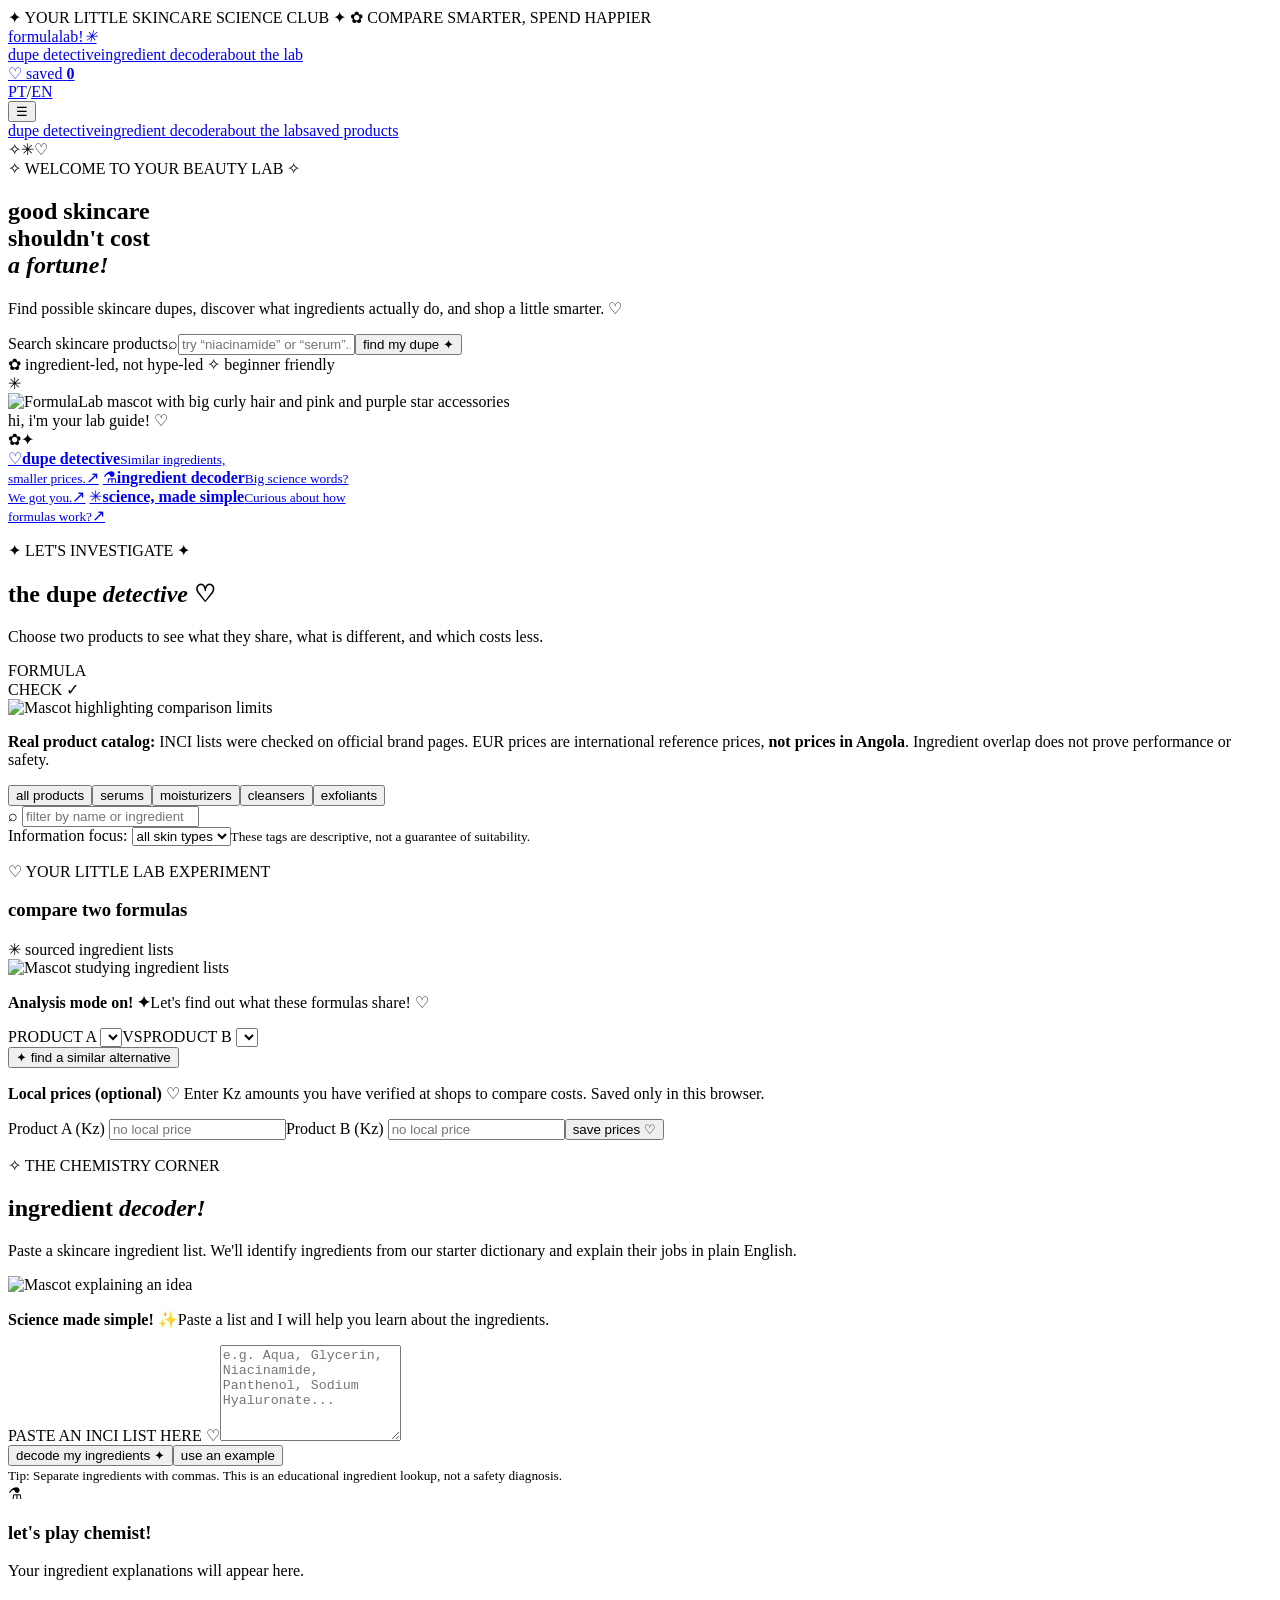
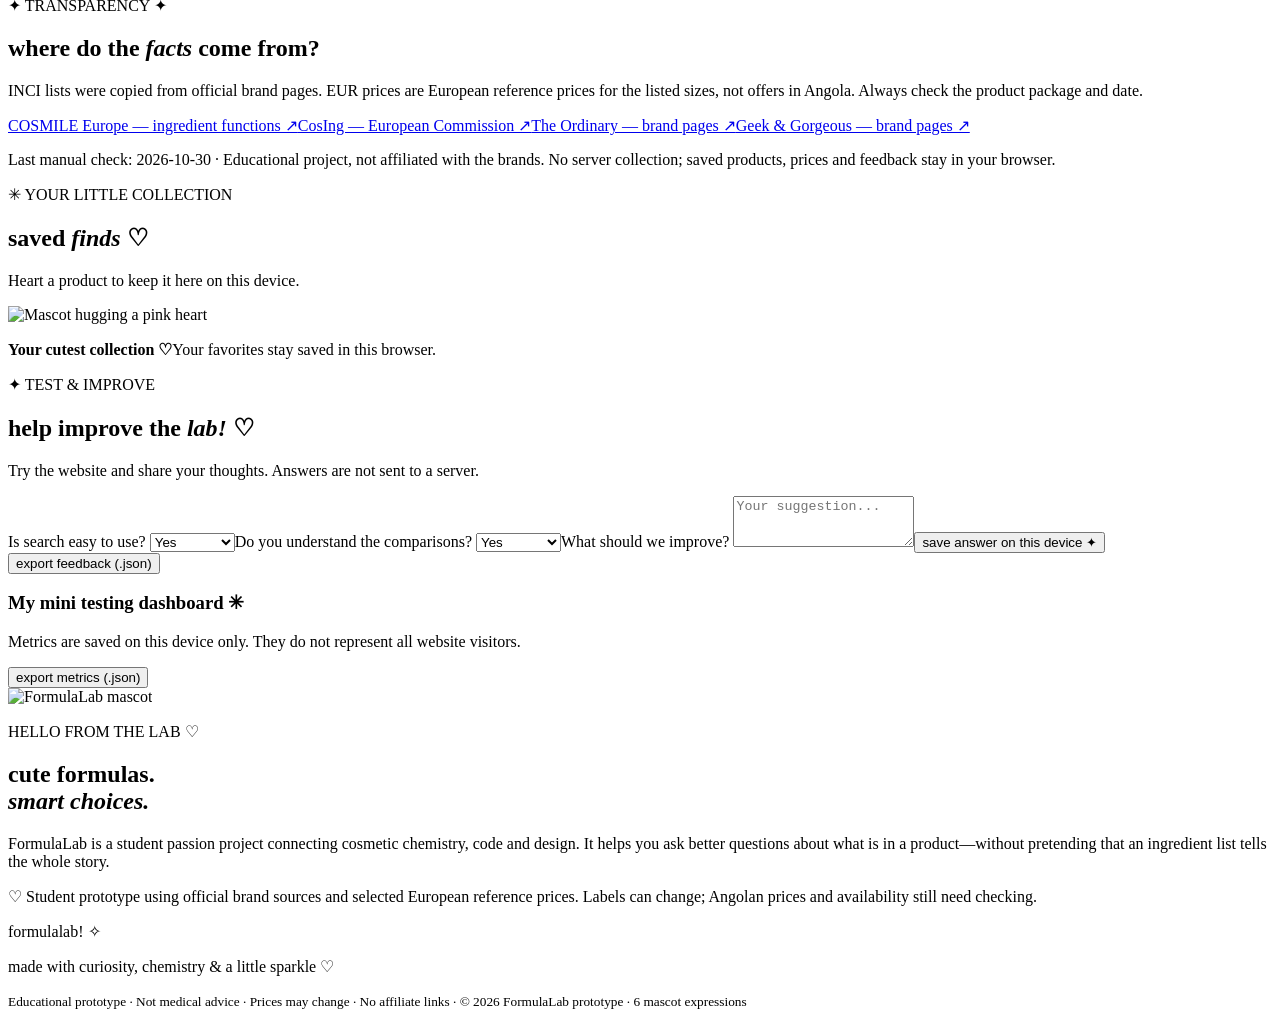
==== index-en.html @ 421acc4e "feat: add index-en.html" ====
<!doctype html>
<html lang="en">
<head>
<meta charset="utf-8"><meta name="viewport" content="width=device-width, initial-scale=1">
<meta name="theme-color" content="#a87be1"><meta name="description" content="FormulaLab — a playful skincare ingredient comparison prototype.">
<title>FormulaLab ♡ — cute formulas, smart choices</title>
<link rel="stylesheet" href="styles.css">
</head>
<body>
<div class="page-shell">
  <div class="announcement">✦ YOUR LITTLE SKINCARE SCIENCE CLUB ✦ <span>✿</span> COMPARE SMARTER, SPEND HAPPIER</div>
  <header class="site-header">
    <a href="#home" class="brand" aria-label="FormulaLab home">formula<span>lab!</span><i>✳</i></a>
    <nav aria-label="Main navigation"><a href="#compare">dupe detective</a><a href="#decoder">ingredient decoder</a><a href="#about">about the lab</a></nav>
    <a href="#favorites" class="nav-favs">♡ <span>saved</span> <b id="favorite-count">0</b></a>
    <div class="language-switch" role="group" aria-label="Idioma / Language"><a class="" href="index.html" lang="pt" hreflang="pt-AO" aria-label="Português" >PT</a><span aria-hidden="true">/</span><a class="active" href="index-en.html" lang="en" hreflang="en" aria-label="English" aria-current="page">EN</a></div>
    <button class="mobile-menu" id="mobile-menu" aria-expanded="false" aria-controls="mobile-links" aria-label="Open menu">☰</button>
  </header>
  <div class="mobile-links" id="mobile-links"><a href="#compare">dupe detective</a><a href="#decoder">ingredient decoder</a><a href="#about">about the lab</a><a href="#favorites">saved products</a></div>

  <main id="home">
    <section class="hero decorated" aria-labelledby="hero-title">
      <span class="hero-spark a">✧</span><span class="hero-spark b">✳</span><span class="hero-spark c">♡</span>
      <div class="hero-copy"><div class="small-tag">✧ WELCOME TO YOUR BEAUTY LAB ✧</div>
        <h1 id="hero-title">good skincare<br>shouldn't cost<br><em>a fortune!</em></h1>
        <p>Find possible skincare dupes, discover what ingredients actually do, and shop a little smarter. <span>♡</span></p>
        <form id="hero-search" class="hero-search"><label class="sr-only" for="search-input">Search skincare products</label><span aria-hidden="true">⌕</span><input id="search-input" placeholder="try “niacinamide” or “serum”..." autocomplete="off"><button type="submit">find my dupe ✦</button></form>
        <div class="hero-footnote">✿ ingredient-led, not hype-led <span>✧</span> beginner friendly</div>
      </div>
      <div class="hero-art"><div class="orbit-sticker s1">✳</div><div class="avatar-halo"><img width="512" height="512" src="assets/avatars/welcome.png" alt="FormulaLab mascot with big curly hair and pink and purple star accessories"></div><div class="avatar-label">hi, i'm your lab guide! ♡</div><span class="art-mini left">✿</span><span class="art-mini right">✦</span></div>
    </section>

    <section class="feature-strip" aria-label="What FormulaLab does">
      <a class="feature pink" href="#compare"><span class="feature-icon">♡</span><strong>dupe detective</strong><small>Similar ingredients,<br>smaller prices.</small><span class="feature-arrow">↗</span></a>
      <a class="feature lime" href="#decoder"><span class="feature-icon">⚗</span><strong>ingredient decoder</strong><small>Big science words?<br>We got you.</small><span class="feature-arrow">↗</span></a>
      <a class="feature peach" href="#about"><span class="feature-icon">✳</span><strong>science, made simple</strong><small>Curious about how<br>formulas work?</small><span class="feature-arrow">↗</span></a>
    </section>

    <section id="compare" class="main-section">
      <div class="section-heading"><div><p class="eyebrow">✦ LET'S INVESTIGATE ✦</p><h2>the dupe <i>detective</i> <span>♡</span></h2><p>Choose two products to see what they share, what is different, and which costs less.</p></div><div class="stamp">FORMULA<br>CHECK ✓</div></div>
      <div class="notice notice-mascot"><img src="assets/avatars/warning.png" width="512" height="512" loading="lazy" alt="Mascot highlighting comparison limits"><p><strong>Real product catalog:</strong> INCI lists were checked on official brand pages. EUR prices are international reference prices, <strong>not prices in Angola</strong>. Ingredient overlap does not prove performance or safety.</p></div>
      <div class="filters"><div class="filter-buttons" role="group" aria-label="Filter products"><button class="filter active" data-filter="all">all products</button><button class="filter" data-filter="serum">serums</button><button class="filter" data-filter="moisturizer">moisturizers</button><button class="filter" data-filter="cleanser">cleansers</button><button class="filter" data-filter="exfoliant">exfoliants</button></div><label class="mini-search">⌕ <input id="catalog-search" placeholder="filter by name or ingredient" list="product-suggestions" aria-label="Filter product catalog"></label></div>
      <div class="catalog-extras"><label class="skin-filter-label" for="skin-filter">Information focus: <select id="skin-filter"><option value="all">all skin types</option><option value="oleosa">oily</option><option value="mista">combination</option><option value="seca">dry</option><option value="sensivel">sensitive</option></select></label><small>These tags are descriptive, not a guarantee of suitability.</small><span id="catalog-count"></span></div><datalist id="product-suggestions"></datalist><div id="catalog" class="product-grid" aria-live="polite"></div>
      <div class="compare-panel">
        <div class="panel-title"><div><p class="eyebrow">♡ YOUR LITTLE LAB EXPERIMENT</p><h3>compare two formulas</h3></div><span class="pill lavender">✳ sourced ingredient lists</span></div>
        <div class="mascot-hint mascot-hint-thinking"><img src="assets/avatars/thinking.png" width="512" height="512" loading="lazy" alt="Mascot studying ingredient lists"><p><strong>Analysis mode on! ✦</strong><span>Let's find out what these formulas share! ♡</span></p></div><div class="selectors"><label>PRODUCT A <select id="product-a"></select></label><span class="vs">VS</span><label>PRODUCT B <select id="product-b"></select></label></div>
        <div class="compare-actions"><button id="best-match" class="primary-btn" type="button">✦ find a similar alternative</button><span id="match-status" role="status"></span></div><div class="local-prices"><p><strong>Local prices (optional)</strong> ♡ Enter Kz amounts you have verified at shops to compare costs. Saved only in this browser.</p><div class="price-inputs"><label>Product A (Kz) <input type="number" id="price-a" min="0.01" step="0.01" inputmode="decimal" placeholder="no local price"></label><label>Product B (Kz) <input type="number" id="price-b" min="0.01" step="0.01" inputmode="decimal" placeholder="no local price"></label><button id="save-prices" type="button" class="plain-btn">save prices ♡</button></div><small id="price-status" role="status"></small></div><div id="comparison-output" aria-live="polite"></div>
      </div>
    </section>

    <section id="decoder" class="decoder-section main-section"><div class="decoder-head"><p class="eyebrow">✧ THE CHEMISTRY CORNER</p><h2>ingredient <i>decoder!</i></h2><p>Paste a skincare ingredient list. We'll identify ingredients from our starter dictionary and explain their jobs in plain English.</p></div>
      <div class="mascot-hint mascot-hint-explain"><img src="assets/avatars/explaining.png" width="512" height="512" loading="lazy" alt="Mascot explaining an idea"><p><strong>Science made simple! ✨</strong><span>Paste a list and I will help you learn about the ingredients.</span></p></div><div class="decoder-grid"><div><label for="inci-input" class="field-label">PASTE AN INCI LIST HERE ♡</label><textarea id="inci-input" rows="6" placeholder="e.g. Aqua, Glycerin, Niacinamide, Panthenol, Sodium Hyaluronate..."></textarea><div class="decoder-actions"><button id="decode-btn" class="primary-btn">decode my ingredients ✦</button><button id="sample-btn" class="plain-btn">use an example</button></div><small>Tip: Separate ingredients with commas. This is an educational ingredient lookup, not a safety diagnosis.</small></div><div id="decode-output" class="decode-output"><div class="empty-decoder"><span>⚗</span><h3>let's play chemist!</h3><p>Your ingredient explanations will appear here.</p></div></div></div>
    </section>

    <section id="sources" class="main-section source-section"><div class="section-heading"><div><p class="eyebrow">✦ TRANSPARENCY ✦</p><h2>where do the <i>facts</i> come from?</h2><p>INCI lists were copied from official brand pages. EUR prices are European reference prices for the listed sizes, not offers in Angola. Always check the product package and date.</p></div></div><div class="source-links"><a href="https://cosmileeurope.eu/" target="_blank" rel="noopener noreferrer">COSMILE Europe — ingredient functions ↗</a><a href="https://single-market-economy.ec.europa.eu/sectors/cosmetics/cosmetic-ingredient-database_en" target="_blank" rel="noopener noreferrer">CosIng — European Commission ↗</a><a href="https://theordinary.com/en-gb" target="_blank" rel="noopener noreferrer">The Ordinary — brand pages ↗</a><a href="https://geekandgorgeous.com/" target="_blank" rel="noopener noreferrer">Geek & Gorgeous — brand pages ↗</a></div><p class="data-note">Last manual check: 2026-10-30 · Educational project, not affiliated with the brands. No server collection; saved products, prices and feedback stay in your browser.</p></section><section id="favorites" class="main-section favorites-section"><div class="section-heading"><div><p class="eyebrow">✳ YOUR LITTLE COLLECTION</p><h2>saved <i>finds</i> ♡</h2><p>Heart a product to keep it here on this device.</p></div></div><div class="mascot-hint mascot-hint-love"><img src="assets/avatars/love.png" width="512" height="512" loading="lazy" alt="Mascot hugging a pink heart"><p><strong>Your cutest collection ♡</strong><span>Your favorites stay saved in this browser.</span></p></div><div id="favorites-content" class="favorite-list"></div></section>
    <section id="feedback" class="main-section feedback-section"><div class="section-heading"><div><p class="eyebrow">✦ TEST & IMPROVE</p><h2>help improve the <i>lab!</i> ♡</h2><p>Try the website and share your thoughts. Answers are not sent to a server.</p></div></div><form id="feedback-form" class="feedback-form"><label>Is search easy to use? <select name="search"><option value="yes">Yes</option><option value="somewhat">Somewhat</option><option value="no">No</option></select></label><label>Do you understand the comparisons? <select name="compare"><option value="yes">Yes</option><option value="somewhat">Somewhat</option><option value="no">No</option></select></label><label>What should we improve? <textarea name="comment" rows="3" maxlength="1000" placeholder="Your suggestion..."></textarea></label><button type="submit" class="primary-btn">save answer on this device ✦</button><div id="feedback-status" role="status"></div><button id="export-feedback" class="plain-btn" type="button">export feedback (.json)</button></form><div class="private-metrics"><h3>My mini testing dashboard ✳</h3><p>Metrics are saved on this device only. They do not represent all website visitors.</p><div id="metrics-content" aria-live="polite"></div><button id="export-metrics" type="button" class="plain-btn">export metrics (.json)</button></div></section><section id="about" class="about-section"><div class="about-avatar"><img loading="lazy" width="512" height="512" src="assets/avatars/welcome.png" alt="FormulaLab mascot"></div><div><p class="eyebrow">HELLO FROM THE LAB ♡</p><h2>cute formulas.<br><i>smart choices.</i></h2><p>FormulaLab is a student passion project connecting cosmetic chemistry, code and design. It helps you ask better questions about what is in a product—without pretending that an ingredient list tells the whole story.</p><p class="about-note">♡ Student prototype using official brand sources and selected European reference prices. Labels can change; Angolan prices and availability still need checking.</p></div></section>
  </main>
  <footer><div class="footer-brand">formula<span>lab!</span> ✧</div><p>made with curiosity, chemistry & a little sparkle ♡</p><small>Educational prototype · Not medical advice · Prices may change · No affiliate links · © 2026 FormulaLab prototype · 6 mascot expressions</small></footer>
</div>
<script src="data.js"></script><script src="app.js"></script>
<script>
  document.querySelectorAll('.language-switch a').forEach(link => link.addEventListener('click', () => {
    const hash = window.location.hash;
    if (hash) link.href = link.getAttribute('href').split('#')[0] + hash;
  }));
</script>
</body></html>
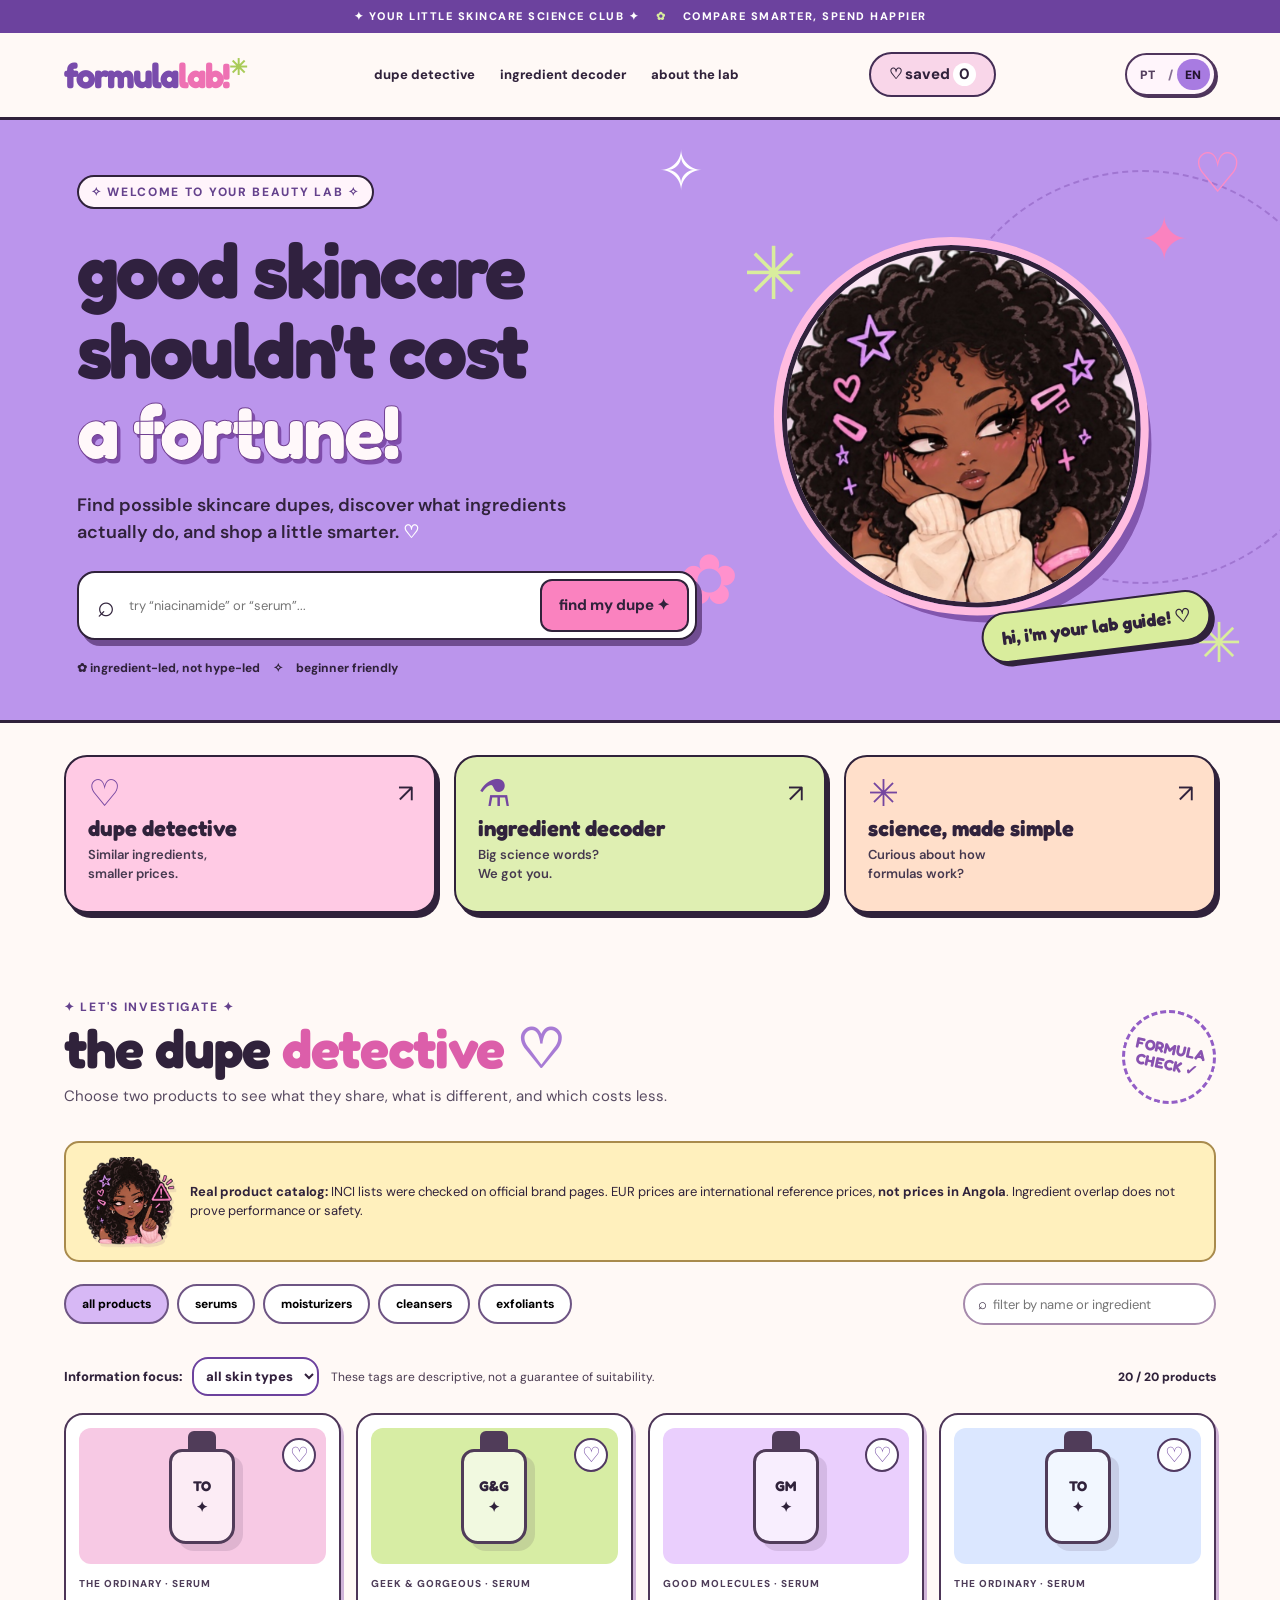
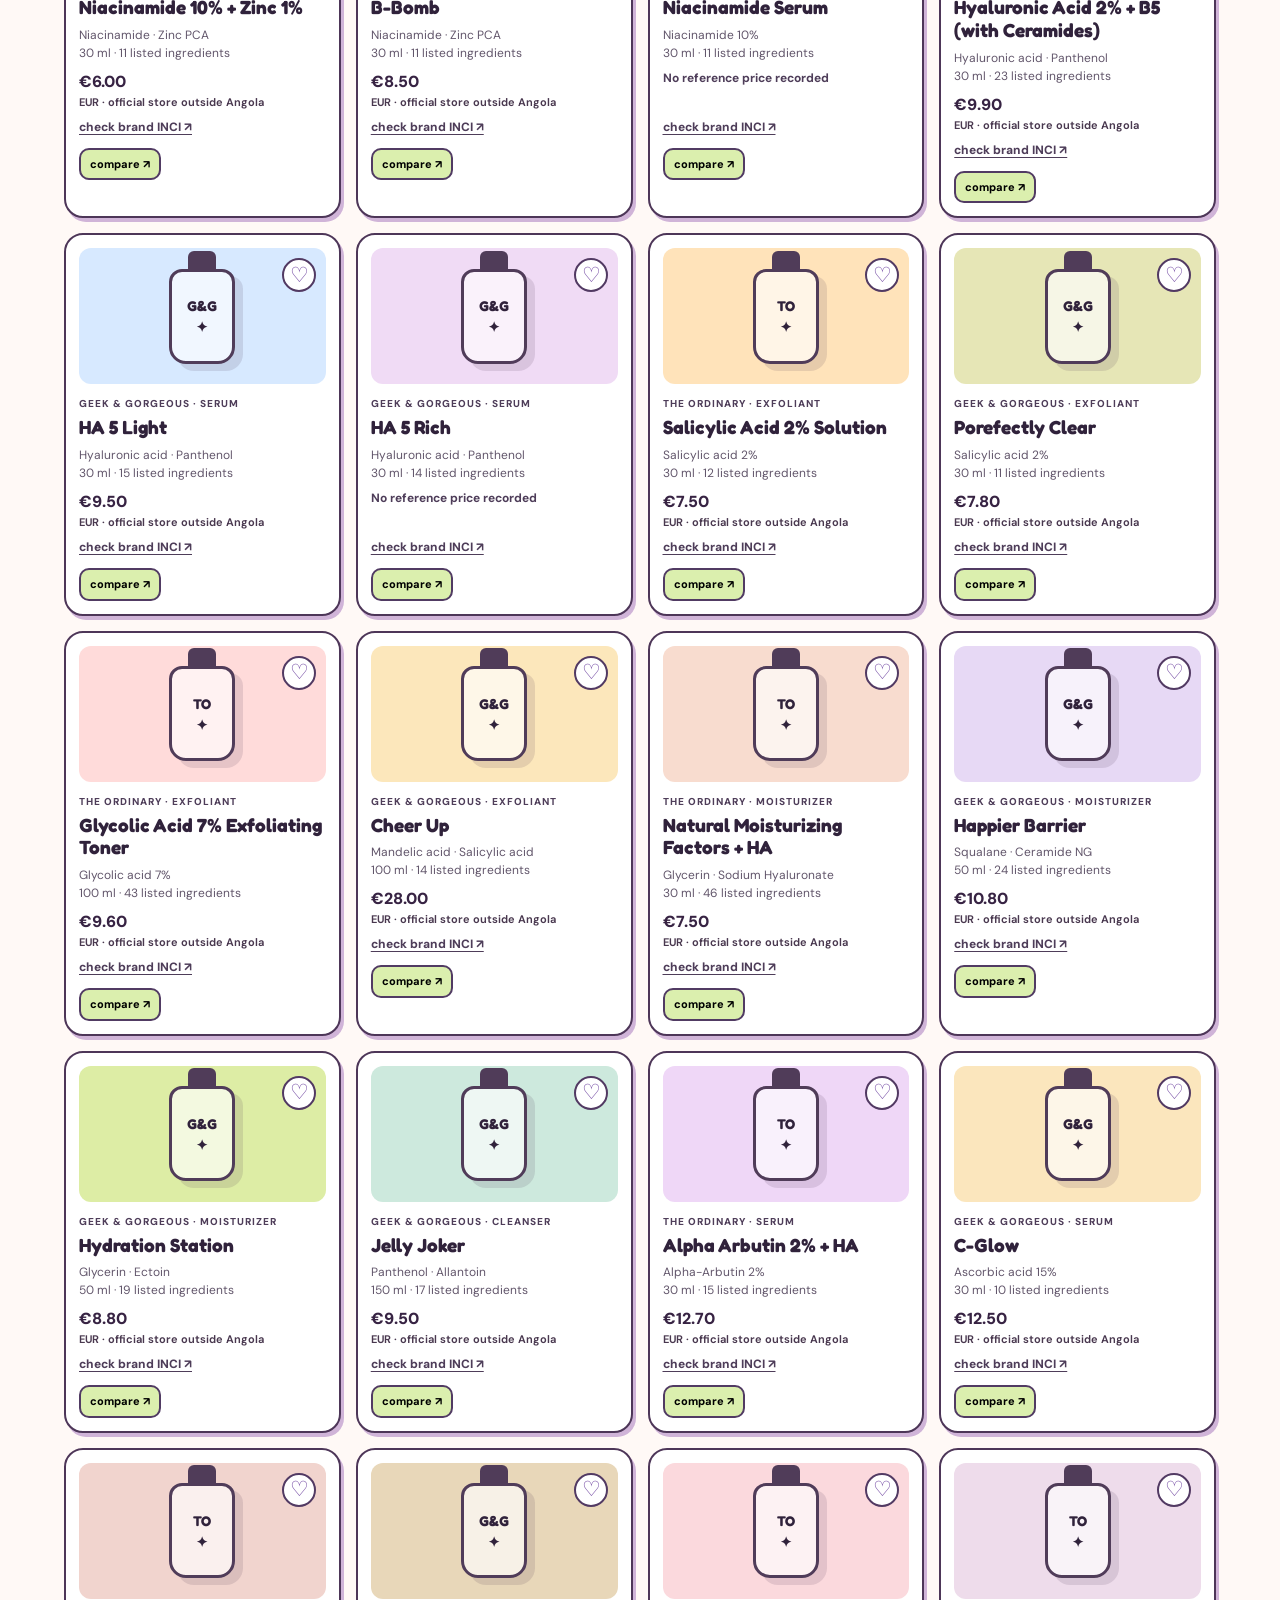
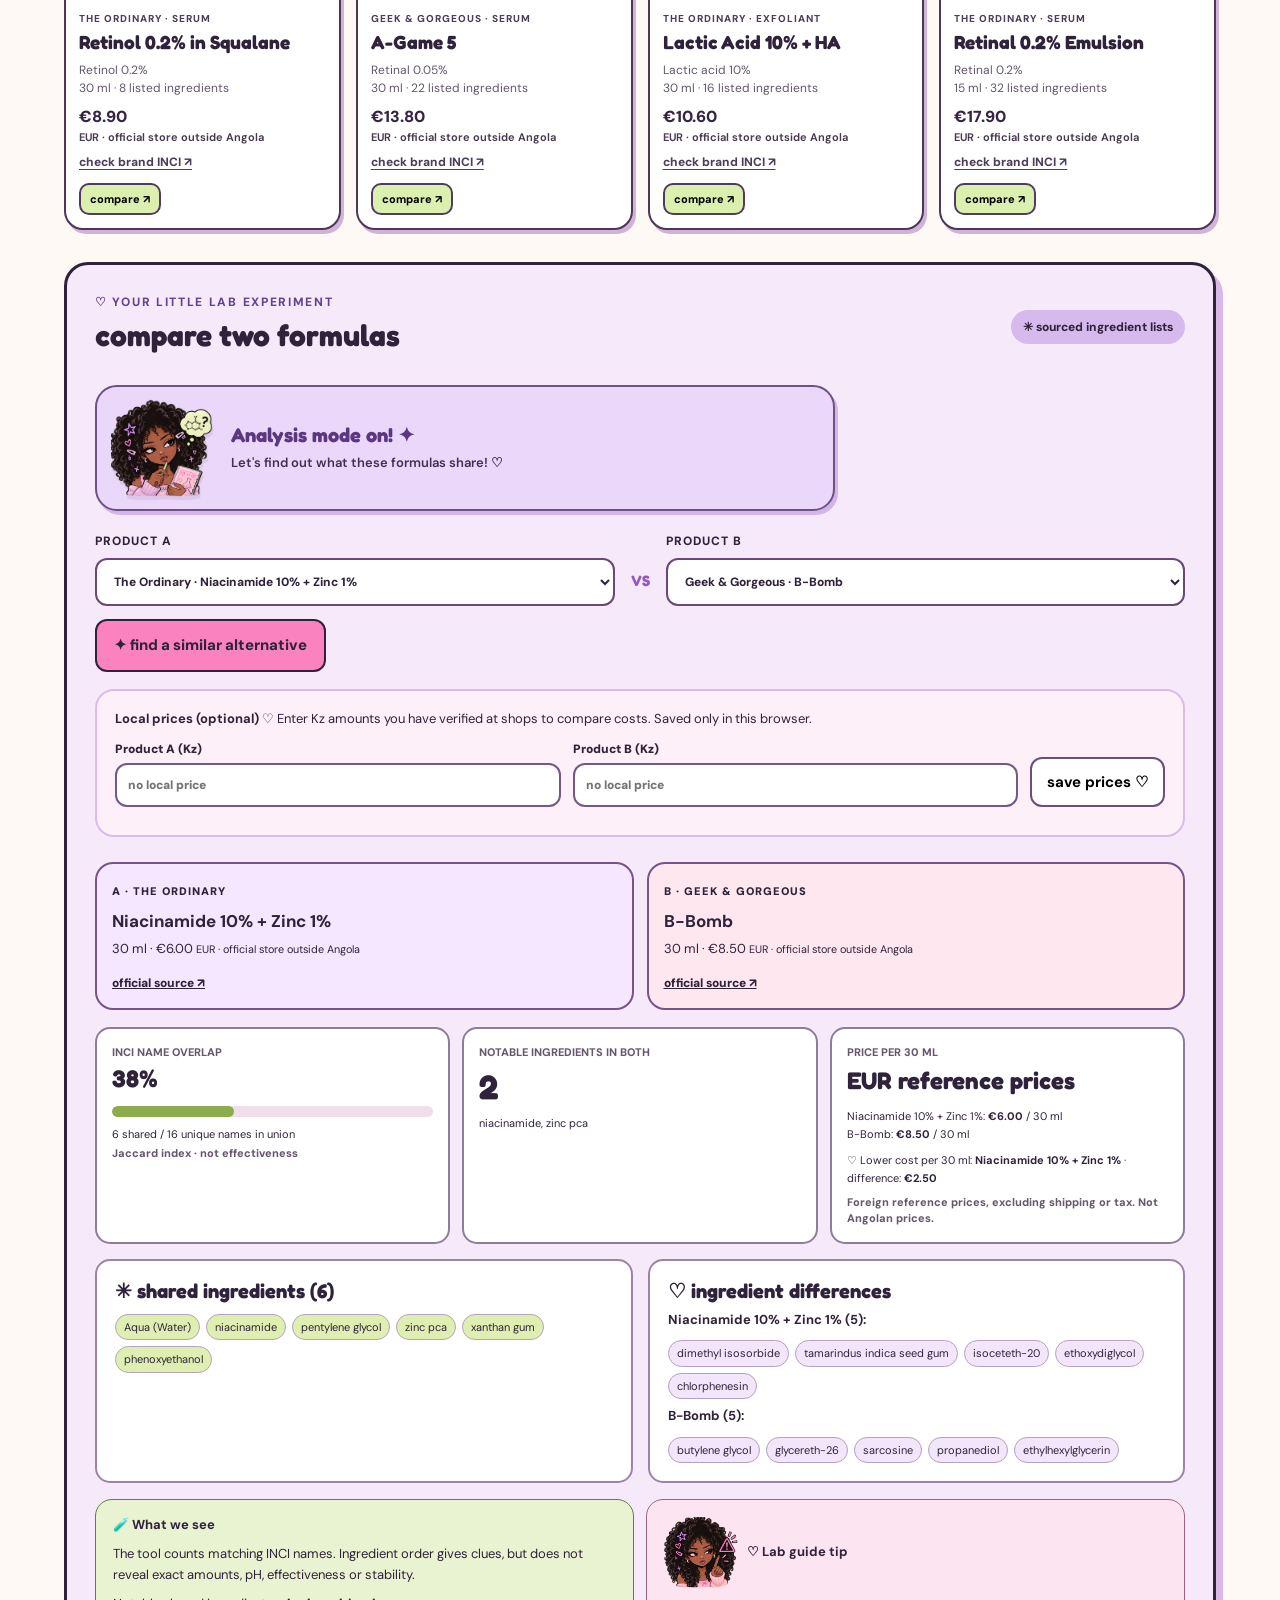
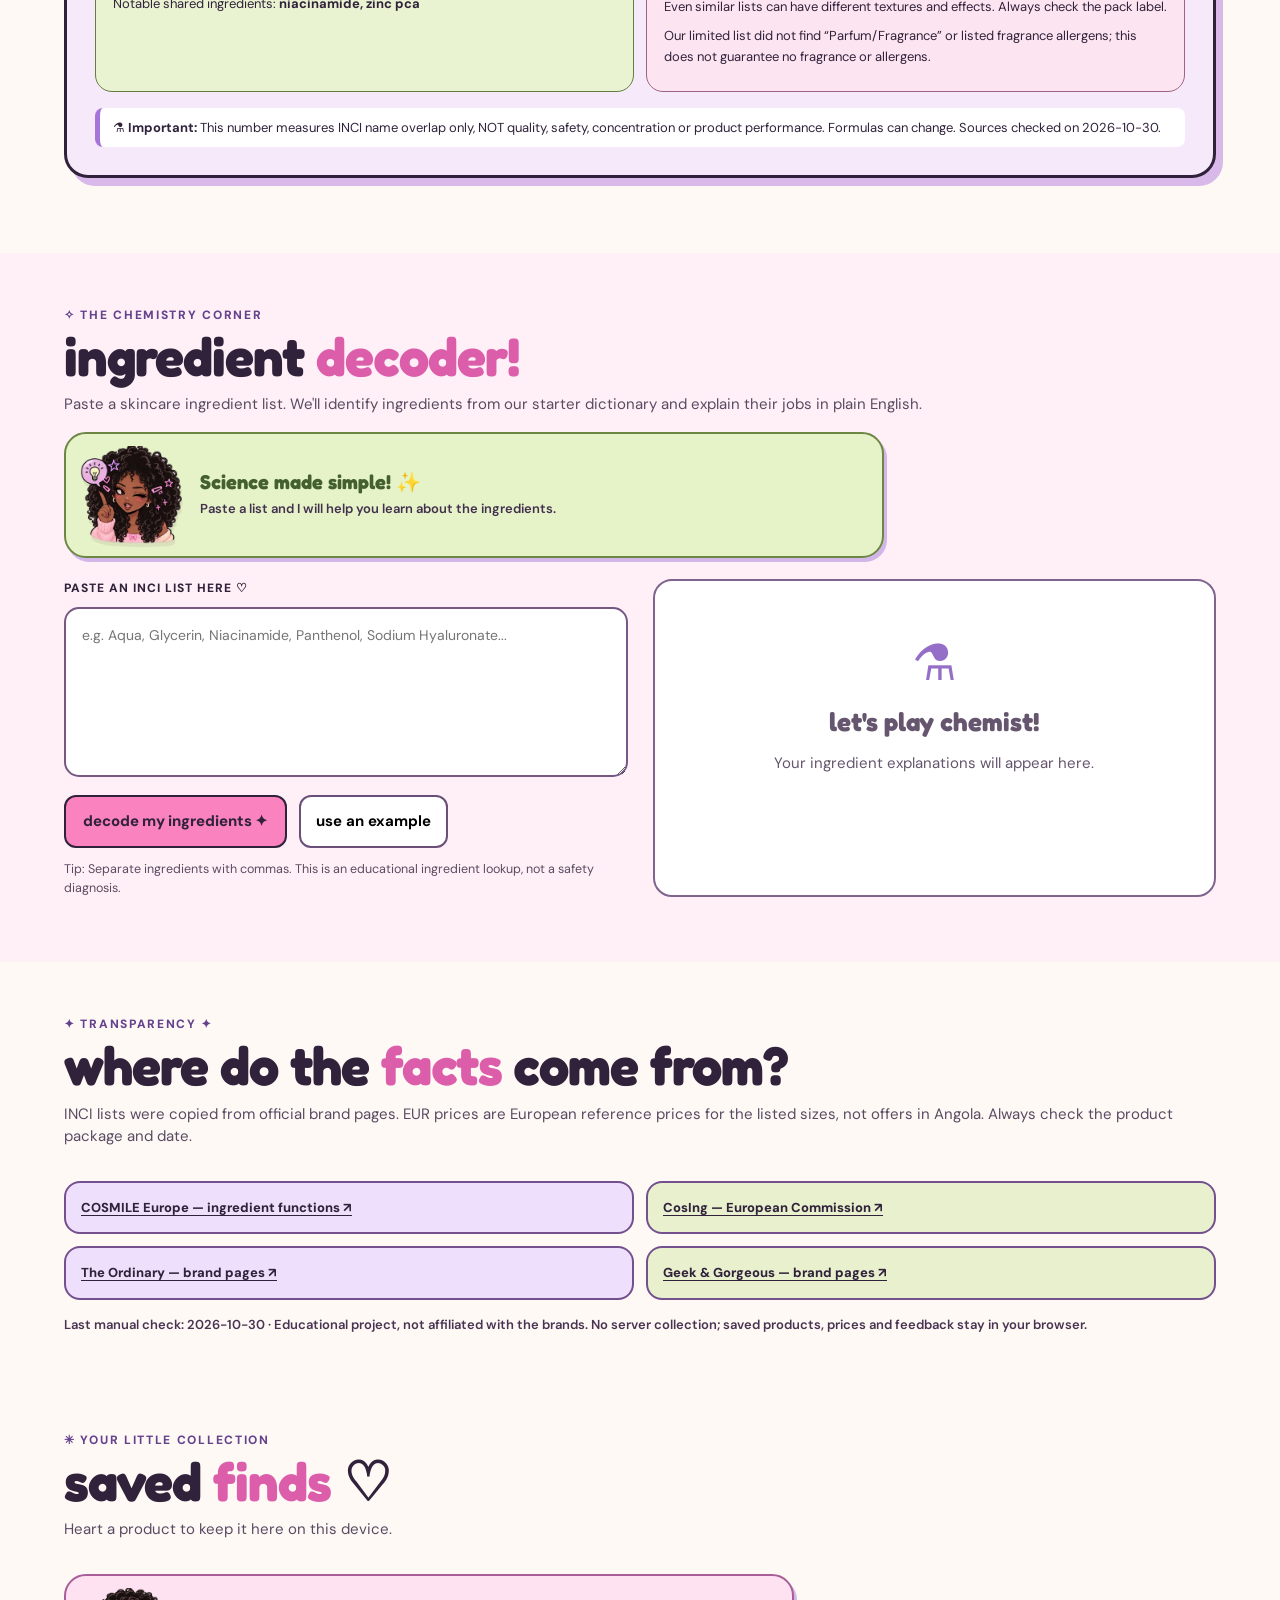
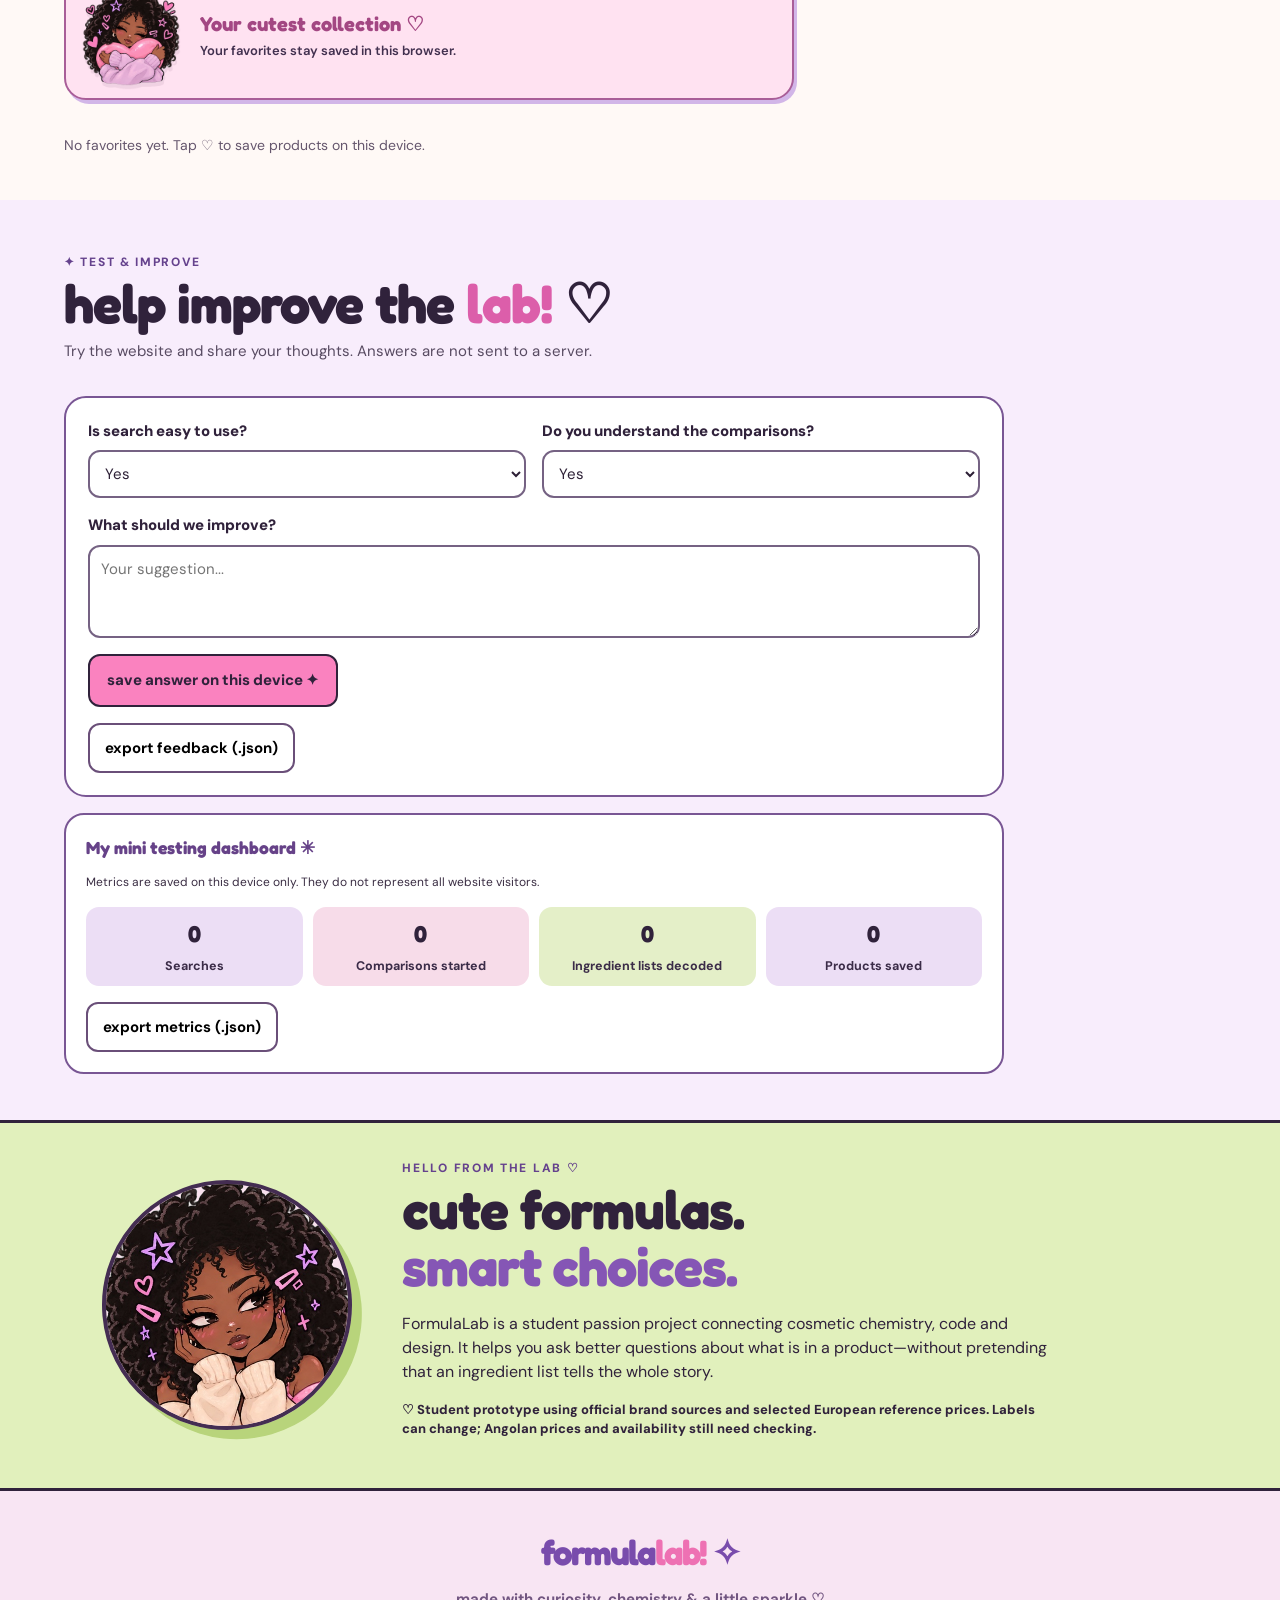
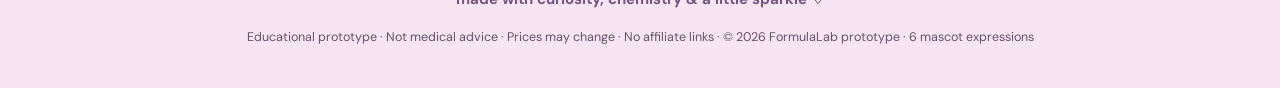
==== commit 7661bc4c: "feat: restore original FormulaLab website and six mascot illustrations" ====
--- a/index-en.html
+++ b/index-en.html
@@ -64,4 +64,4 @@
     if (hash) link.href = link.getAttribute('href').split('#')[0] + hash;
   }));
 </script>
-</body></html>+</body></html>
--- a/styles.css
+++ b/styles.css
@@ -0,0 +1,110 @@
+@import url('https://fonts.googleapis.com/css2?family=DM+Sans:wght@400;500;600;700;800&family=Fredoka:wght@400;500;600;700&display=swap');
+:root{--ink:#30223b;--purple:#a77cdd;--deep:#6c429e;--pink:#fa82bf;--lightpink:#ffd4e9;--lime:#d9ed9d;--cream:#fff9f6;--peach:#ffe2cb;--border:#382646;--muted:#594d64}*{box-sizing:border-box}html{scroll-behavior:smooth}body{margin:0;background:#f6e8f5;color:var(--ink);font-family:'DM Sans',Arial,sans-serif;font-size:15px;line-height:1.5}button,input,textarea,select{font:inherit}button{cursor:pointer}a{color:inherit;text-decoration:none}button:focus-visible,a:focus-visible,input:focus-visible,select:focus-visible,textarea:focus-visible{outline:3px solid #6139a4;outline-offset:3px}.page-shell{max-width:1300px;margin:auto;background:var(--cream);min-height:100vh;overflow:hidden}.announcement{background:var(--deep);color:#fff;text-align:center;padding:8px 14px;font-size:11px;font-weight:800;letter-spacing:1.5px}.announcement span{color:var(--lime);padding:0 12px}.site-header{height:84px;display:flex;justify-content:space-between;align-items:center;padding:0 5%;background:#fff9f6;gap:22px}.brand,.footer-brand{font:700 35px 'Fredoka',sans-serif;color:#794cac;letter-spacing:-2px;white-space:nowrap}.brand span,.footer-brand span{color:#ee71b3}.brand i{font-size:22px;font-style:normal;color:#a9cb58;vertical-align:top}.site-header nav{display:flex;gap:25px;font-size:13px;font-weight:800}.site-header nav a:hover,.mobile-links a:hover{color:var(--deep)}.nav-favs{border:2px solid #442e55;border-radius:30px;padding:9px 18px;font-weight:800;background:#f9d6e9;white-space:nowrap}.nav-favs b{display:inline-grid;place-items:center;background:#fff;width:23px;height:23px;border-radius:50%}.mobile-menu,.mobile-links{display:none}.hero{min-height:525px;background:#bb95ec;display:grid;grid-template-columns:57% 43%;position:relative;padding:55px 6% 43px;overflow:hidden;border-top:3px solid var(--ink);border-bottom:3px solid var(--ink)}.hero:before{content:"";position:absolute;border:2px dashed #8a5cbc;border-radius:50%;width:410px;height:410px;right:-70px;top:50px;opacity:.55}.hero-copy{position:relative;z-index:2}.small-tag,.eyebrow{font-weight:800;font-size:12px;letter-spacing:1.7px;color:#65428d}.small-tag{display:inline-block;background:#fff4fb;border:2px solid var(--ink);border-radius:24px;padding:6px 12px}.hero h1{font-family:'Fredoka',sans-serif;font-size:clamp(47px,6vw,81px);line-height:1.05;letter-spacing:-2.5px;margin:21px 0;color:#30213f}.hero h1 em{font-style:normal;color:#fff8fa;text-shadow:3px 4px 0 #7f4dab;-webkit-text-stroke:1px #713f92}.hero p{font-size:18px;max-width:510px;font-weight:600;margin:16px 0 25px}.hero p span{color:#fff}.hero-search{display:flex;background:white;border:2px solid var(--ink);box-shadow:5px 6px 0 #704c91;border-radius:18px;padding:6px;max-width:620px;align-items:center}.hero-search>span{font-size:30px;padding:0 12px}.hero-search input{min-width:0;flex:1;border:0;outline:0;font-size:13px}.hero-search button,.primary-btn{border:2px solid var(--ink);border-radius:12px;background:var(--pink);padding:13px 17px;font-weight:800;color:#30223b;white-space:nowrap}.hero-search button:hover,.primary-btn:hover{background:#ffaad4}.hero-footnote{margin-top:19px;font-weight:800;font-size:12px}.hero-footnote span{margin:0 10px}.hero-art{position:relative;display:flex;align-items:center;justify-content:center;min-width:0}.avatar-halo{border:5px solid var(--ink);outline:8px solid #ffbce0;background:#fff;width:min(360px,94%);aspect-ratio:1/1;border-radius:48% 52% 46% 54%;overflow:hidden;transform:rotate(5deg);box-shadow:12px 14px 0 #8256ae;position:relative}.avatar-halo img{width:100%;height:100%;object-fit:cover;transform:rotate(-5deg) scale(1.15)}.avatar-label{position:absolute;bottom:25px;right:-8px;background:var(--lime);border:2px solid var(--ink);border-radius:40px;font-family:'Fredoka';font-size:18px;font-weight:700;padding:10px 18px;transform:rotate(-7deg);box-shadow:4px 4px 0 #30223b}.hero-spark,.orbit-sticker,.art-mini{position:absolute;font-size:55px;color:#fff}.hero-spark.a{right:45%;top:10px}.hero-spark.b{right:3%;bottom:35px;color:var(--lime)}.hero-spark.c{right:3%;top:12px;color:#fe8dc6}.orbit-sticker.s1{left:5%;top:45px;color:var(--lime);font-size:73px}.art-mini.left{left:-8%;bottom:44px;color:#ff91cd;font-size:70px}.art-mini.right{right:3%;top:20px;color:var(--pink);font-size:60px}.feature-strip{padding:32px 5%;display:grid;grid-template-columns:repeat(3,1fr);gap:18px}.feature{position:relative;border:2px solid var(--ink);border-radius:23px;min-height:158px;padding:18px 22px;box-shadow:4px 5px 0 var(--ink);display:flex;flex-direction:column}.feature.pink{background:#ffcae4}.feature.lime{background:#dfefb2}.feature.peach{background:#ffdfca}.feature-icon{font-size:37px;color:#7446a0;line-height:1}.feature strong{font-family:'Fredoka';font-size:22px}.feature small{font-size:13px;color:#46394f;font-weight:600}.feature-arrow{position:absolute;right:20px;top:18px;font-size:25px}.main-section{padding:53px 5% 30px;scroll-margin-top:20px}.section-heading,.panel-title{display:flex;justify-content:space-between;align-items:center;gap:20px;margin-bottom:25px}.section-heading h2,.decoder-head h2,.about-section h2{font-family:'Fredoka';font-size:clamp(35px,5vw,54px);line-height:1.06;letter-spacing:-1px;margin:4px 0}.section-heading h2 i,.decoder-head h2 i,.about-section h2 i{font-style:normal;color:#dc5eaa}.section-heading h2 span{color:#a87bd5}.section-heading p:not(.eyebrow),.decoder-head>p:not(.eyebrow){font-size:15px;color:#584b62;margin:8px 0}.eyebrow{margin:0}.stamp{width:94px;height:94px;border:3px dashed #935ec6;transform:rotate(12deg);border-radius:50%;display:grid;place-items:center;font-family:'Fredoka';font-weight:700;color:#8852b0;text-align:center;line-height:1.1}.notice{display:flex;align-items:start;gap:12px;background:#fff0bd;border:2px solid #a98b4d;border-radius:15px;padding:12px 17px;margin-bottom:21px}.notice span{font-size:26px;color:#81653a}.notice p{margin:0;font-size:13px}.filters{display:flex;align-items:center;justify-content:space-between;gap:15px;flex-wrap:wrap;margin-bottom:18px}.filter-buttons{display:flex;flex-wrap:wrap;gap:8px}.filter{border:2px solid #6e5584;border-radius:20px;background:#fff;padding:9px 16px;font-weight:800;font-size:12px}.filter.active{background:#d7b8f5}.mini-search{background:white;border:2px solid #a68aac;border-radius:25px;padding:8px 13px}.mini-search input{outline:0;border:0;min-width:210px;font-size:13px}.product-grid{display:grid;grid-template-columns:repeat(4,minmax(0,1fr));gap:15px}.product-card{border:2px solid #4d3658;border-radius:19px;padding:13px;background:#fff;box-shadow:3px 4px 0 #d0b4d8;min-width:0}.product-card-top{border-radius:12px;min-height:136px;display:grid;place-items:center;position:relative;overflow:hidden}.product-card-top .bottle{position:relative;width:66px;height:95px;border:3px solid #503c59;border-radius:13px 13px 17px 17px;box-shadow:8px 7px 0 rgba(63,38,68,.13);background:rgba(255,255,255,.66);display:flex;align-items:center;justify-content:center;text-align:center;padding:8px;font-family:'Fredoka';font-size:10px;font-weight:700}.bottle:before{content:'';position:absolute;top:-21px;width:28px;height:20px;background:#503c59;border-radius:6px 6px 0 0}.product-card-top .heart-btn{position:absolute;right:10px;top:10px;border:2px solid #523a63;background:#fff;border-radius:50%;width:34px;height:34px;font-size:21px;line-height:1;color:#7046a1}.heart-btn.saved{color:#e7499b;background:#ffe2f1}.product-meta{font-size:10px;text-transform:uppercase;font-weight:800;letter-spacing:1px;color:#796486;margin-top:12px}.product-card h4{font-family:'Fredoka';font-size:19px;line-height:1.2;margin:5px 0 7px}.product-card .small-info{color:#62566b;font-size:12px;min-height:38px}.product-bottom{display:flex;align-items:center;justify-content:space-between;margin-top:11px;gap:6px}.product-bottom strong{font-size:13px}.product-bottom button{border:2px solid #513b63;background:#dbefae;border-radius:10px;padding:6px 9px;font-size:11px;font-weight:800}.compare-panel{border:3px solid var(--ink);border-radius:24px;background:#f6eafa;margin-top:32px;padding:28px;box-shadow:7px 8px 0 #d8b9e9}.panel-title h3{font-family:'Fredoka';font-size:30px;margin:2px 0}.pill{border-radius:22px;font-size:12px;font-weight:800;padding:8px 12px}.pill.lavender{background:#d6baee}.selectors{display:grid;grid-template-columns:1fr auto 1fr;gap:16px;align-items:end}.selectors label,.field-label{font-weight:800;font-size:12px;letter-spacing:1px}.selectors select{display:block;width:100%;padding:13px;border:2px solid #694876;border-radius:12px;background:white;margin-top:8px;color:var(--ink)}.vs{font-family:'Fredoka';font-weight:700;color:#9258c1;padding-bottom:14px}.results{margin-top:25px}.summary-pills{display:grid;grid-template-columns:repeat(3,1fr);gap:12px}.summary-pill{background:white;border:2px solid #8f7c98;border-radius:15px;padding:15px}.summary-pill small{font-size:11px;font-weight:800;color:#68566d;display:block}.summary-pill strong{font-family:'Fredoka';font-size:24px}.summary-pill p{font-size:11px;margin:3px 0}.breakdown{display:grid;grid-template-columns:1fr 1fr;gap:15px;margin-top:15px}.break-card{border-radius:15px;border:2px solid #9e83a8;padding:18px;background:#fff}.break-card h4{font:700 20px 'Fredoka';margin:0 0 7px}.break-card p{font-size:13px;margin:7px 0}.chips{display:flex;gap:6px;flex-wrap:wrap;margin-top:11px}.chip{background:#f3e6fb;border:1px solid #b6a2bb;border-radius:20px;padding:4px 8px;font-size:11px;overflow-wrap:anywhere}.chip.green{background:#dfefb2}.explain-note{margin-top:13px;border-left:5px solid #a775d9;padding:10px 13px;background:#fff;border-radius:8px;font-size:13px}.decoder-section{background:#fff0f7;margin-top:45px;padding-bottom:65px}.decoder-grid{display:grid;grid-template-columns:1fr 1fr;gap:25px}.field-label{display:block;margin-bottom:10px}.decoder-grid textarea{width:100%;resize:vertical;min-height:170px;border:2px solid #765884;border-radius:15px;padding:16px;background:#fff;font-size:14px}.decoder-actions{display:flex;flex-wrap:wrap;gap:12px;margin:12px 0}.plain-btn{border:2px solid #6a4f79;border-radius:12px;background:#fff;padding:12px 15px;font-weight:700}.decoder-grid small{display:block;color:#594c62}.decode-output{background:#fff;border:2px solid #7e648e;border-radius:19px;padding:20px;min-height:262px;max-height:420px;overflow:auto}.empty-decoder{text-align:center;padding:25px;color:#65556e}.empty-decoder span{font-size:50px;color:#956fc7}.empty-decoder h3{font:700 26px 'Fredoka';margin:5px}.ingredient-item{padding:10px 0;border-bottom:1px solid #e5d6ec}.ingredient-item:last-child{border:0}.ingredient-item strong{font-family:'Fredoka';font-size:17px}.ingredient-item small{display:block;color:#6f547d;font-weight:800}.ingredient-item p{margin:5px 0;font-size:13px}.favorite-list{display:grid;grid-template-columns:repeat(2,1fr);gap:10px}.favorite-entry{display:flex;justify-content:space-between;gap:10px;align-items:center;background:#f7eaf7;border:2px solid #b194c9;padding:12px 15px;border-radius:14px}.favorite-entry button{border:0;background:#fff;border-radius:20px;padding:7px 12px}.empty-favorites{font-size:14px;color:#65566d}.about-section{background:#e1f0bc;border-top:3px solid var(--ink);border-bottom:3px solid var(--ink);padding:36px 8%;display:grid;grid-template-columns:250px 1fr;gap:50px;align-items:center}.about-avatar{border:4px solid #442d52;border-radius:50%;overflow:hidden;aspect-ratio:1/1;background:white;transform:rotate(-5deg);box-shadow:9px 10px 0 #b8d47b}.about-avatar img{width:100%;height:100%;object-fit:cover}.about-section p:not(.eyebrow){max-width:650px;font-size:16px}.about-section .about-note{font-weight:800;font-size:13px!important}.about-section h2 i{color:#8556b5}footer{text-align:center;padding:40px 15px;background:#f8e5f3}footer p{font-weight:700;color:#725681}footer small{color:#63536d}.sr-only{position:absolute!important;height:1px;width:1px;overflow:hidden;clip:rect(0,0,0,0);white-space:nowrap}
+@media(max-width:930px){.site-header nav{gap:12px}.site-header nav a{font-size:11px}.hero{grid-template-columns:60% 40%;padding-left:4%}.hero h1{font-size:clamp(40px,5.6vw,65px)}.avatar-label{font-size:13px;bottom:65px}.product-grid{grid-template-columns:repeat(2,minmax(0,1fr))}}
+@media(max-width:640px){.site-header{height:69px;padding:0 5%}.brand{font-size:28px}.site-header nav,.nav-favs{display:none}.mobile-menu{display:block;background:#fbd1e5;border:2px solid var(--ink);border-radius:12px;padding:6px 12px;font-size:20px}.mobile-links.open{display:flex;flex-direction:column;background:#fff;padding:14px 6%;gap:14px;font-weight:800}.hero{display:flex;flex-direction:column;padding:34px 6% 42px;min-height:unset}.hero h1{font-size:clamp(46px,10vw,65px)}.hero p{font-size:15px}.hero-art{margin-top:38px}.avatar-halo{width:min(250px,73%)}.avatar-label{bottom:0;right:0}.hero-search{flex-wrap:wrap}.hero-search input{min-width:calc(100% - 65px);height:37px}.hero-search button{width:100%;margin-top:4px}.feature-strip{grid-template-columns:1fr;gap:12px}.feature{min-height:125px}.main-section{padding:38px 5% 20px}.stamp{display:none}.product-grid{gap:10px}.product-card{padding:9px}.product-card-top{min-height:115px}.product-card h4{font-size:16px}.product-bottom{flex-direction:column;align-items:stretch}.product-bottom button{width:100%}.compare-panel{padding:16px}.panel-title{align-items:start;flex-direction:column}.selectors{grid-template-columns:1fr;gap:7px}.vs{text-align:center;padding:0}.summary-pills{grid-template-columns:1fr}.breakdown,.decoder-grid,.favorite-list{grid-template-columns:1fr}.about-section{grid-template-columns:1fr;gap:25px;text-align:center}.about-avatar{width:180px;margin:auto}.announcement{font-size:9px}.mini-search{width:100%}.mini-search input{width:calc(100% - 35px)}}
+
+/* Bilingual navigation: accessible, visible on desktop and mobile */
+.site-header .language-switch{display:flex;align-items:center;gap:4px;flex-shrink:0;background:#fff5fb;border:2px solid #50365d;border-radius:999px;padding:4px;font-family:inherit;font-size:12px;font-weight:900;box-shadow:2px 2px 0 #4c345a}
+.language-switch a{display:inline-flex;justify-content:center;align-items:center;min-width:33px;min-height:31px;border-radius:999px;color:#55405f;text-decoration:none;padding:4px 6px}
+.language-switch a.active{background:#a87be1;color:#25142f}
+.language-switch a:hover,.language-switch a:focus-visible{outline:2px solid #5c2c8b;outline-offset:2px}
+.language-switch span{color:#846e91}
+@media(max-width:640px){.site-header .language-switch{margin-left:auto;margin-right:7px;gap:1px;padding:2px}.language-switch a{min-width:29px;min-height:28px;font-size:11px}.site-header .brand{font-size:clamp(21px,6.2vw,28px)}}
+/* v2 additions — readable accessible controls and source transparency */
+.product-meta,.small-info,.source-mini,.price-unknown{color:#4e3d59}
+.product-price{font-weight:850;font-size:16px;margin-top:6px;color:#372343;min-height:42px}
+.product-price small{display:block;font-size:11px;font-weight:650;color:#49384f}
+.price-unknown{font-size:12px;font-weight:700;line-height:1.4;display:block}
+.source-mini{margin:6px 0 12px;font-size:12px;font-weight:800;text-decoration:underline;text-underline-offset:3px}
+.catalog-extras{display:flex;align-items:center;flex-wrap:wrap;gap:12px;padding:14px 0 17px}
+.catalog-extras small{font-size:12px;color:#493a50;flex:1}
+.skin-filter-label{font-weight:850;font-size:13px}
+.skin-filter-label select{margin-left:7px;max-width:200px;border:2px solid #6c429e;border-radius:16px;padding:8px;background:white;color:#32203d}
+#catalog-count{margin-left:auto;font-size:12px;font-weight:850}
+.compare-actions{display:flex;align-items:center;gap:14px;flex-wrap:wrap;margin:13px 0}
+#match-status{color:#3e2d46;font-weight:650;font-size:12px;flex:1;min-width:200px}
+.local-prices{background:#fef0f8;border:2px solid #dbbbef;border-radius:19px;margin:17px 0;padding:18px}
+.local-prices p{margin:0 0 12px;max-width:850px;font-size:13px}
+.price-inputs{display:flex;gap:12px;align-items:end;flex-wrap:wrap}
+.price-inputs label{display:flex;flex:1;min-width:160px;flex-direction:column;font-size:12px;font-weight:900;gap:5px}
+.price-inputs input{width:100%;border:2px solid #72588b;padding:11px;border-radius:12px;background:#fff}
+#price-status{display:block;font-weight:700;color:#53396e;margin-top:10px}
+.real-compare-head{display:grid;grid-template-columns:1fr 1fr;gap:13px;margin:17px 0}
+.product-comparison-card{background:#f5e7ff;border-radius:18px;border:2px solid #77548a;padding:15px;min-width:0}
+.product-comparison-card:nth-child(2){background:#ffe7ef}
+.product-comparison-card h4{margin:7px 0 5px;font-size:17px;overflow-wrap:anywhere}
+.product-comparison-card p{font-size:13px;margin:0 0 12px;line-height:1.5}
+.product-comparison-card a{font-weight:850;font-size:12px;text-decoration:underline}
+.real-label{font-weight:900;text-transform:uppercase;font-size:11px;letter-spacing:1px}
+.match-bar{background:#efdfed;height:11px;overflow:hidden;border-radius:40px;margin:9px 0}
+.match-bar>span{display:block;background:#8bad4d;height:100%;border-radius:40px}
+.count-compact{font-size:34px!important}
+.local-comparison{font-size:12px;line-height:1.65;overflow-wrap:anywhere}
+.local-comparison p{margin:7px 0}
+.science-grid{display:grid;grid-template-columns:1fr 1fr;gap:12px;margin:16px 0}
+.science-note{background:#e9f2d1;border:1px solid #627e40;padding:15px 17px;border-radius:17px;font-size:13px;line-height:1.6}
+.science-note:nth-child(2){background:#fce5f1;border-color:#a06284}
+.science-note p{margin:8px 0}
+.alert-note{background:#fff0dc;border:2px solid #9c6e37;border-radius:16px;padding:15px;font-size:13px;font-weight:750;margin:12px 0}
+.feedback-section{background:#f8edfc}
+.feedback-form{background:#fff;border:2px solid #795694;border-radius:22px;padding:22px;display:grid;grid-template-columns:1fr 1fr;gap:16px;max-width:940px}
+.feedback-form label{font-weight:850;display:flex;flex-direction:column;gap:8px;min-width:0}
+.feedback-form label:has(textarea){grid-column:1 / -1}
+.feedback-form select,.feedback-form textarea{font-weight:400;border:2px solid #756283;border-radius:12px;padding:11px;color:#2d2036;background:#fff}
+.feedback-form button{justify-self:start}
+#feedback-status{font-size:12px;font-weight:700;align-self:center;color:#56316b}
+@media(max-width:650px){.real-compare-head,.science-grid,.feedback-form{grid-template-columns:1fr}.feedback-form label:has(textarea){grid-column:auto}.catalog-extras{align-items:start;flex-direction:column}.skin-filter-label select{max-width:100%}.product-comparison-card h4{font-size:16px}.local-prices{padding:13px}}
+
+/* Scientific source and avatar panels */
+.source-section{background:#fff9f6}
+.source-links{display:grid;grid-template-columns:repeat(2,minmax(0,1fr));gap:12px;margin:14px 0}
+.source-links a{display:block;background:#eee0fc;border:2px solid #74508f;padding:15px;border-radius:16px;font-size:13px;font-weight:800;text-decoration:underline;text-underline-offset:3px}
+.source-links a:nth-child(even){background:#e9f0ce}
+.data-note{color:#483451;font-size:13px;font-weight:600;line-height:1.65}
+.guide-head{display:flex;gap:9px;align-items:center}
+.guide-head img{width:42px;height:42px;object-fit:cover;border-radius:50%;background:#fff;flex:none;border:2px solid #7854a5}
+.product-card .product-card-top .bottle{font-size:14px}
+@media(max-width:650px){.source-links{grid-template-columns:1fr}}
+
+.private-metrics{background:#fff;max-width:940px;margin:16px 0;padding:20px;border:2px solid #795694;border-radius:20px}
+.private-metrics h3{margin:0 0 8px;font-family:'Fredoka',sans-serif;color:#664288}
+.private-metrics p{font-size:12px;color:#3a2d43}
+#metrics-content{display:grid;grid-template-columns:repeat(4,1fr);gap:10px;margin:16px 0}
+#metrics-content div{display:flex;flex-direction:column;align-items:center;background:#ecdef5;border-radius:13px;padding:10px;gap:5px;text-align:center}
+#metrics-content div:nth-child(2){background:#f7dce9}
+#metrics-content div:nth-child(3){background:#e4efc8}
+#metrics-content strong{font-family:'Fredoka',sans-serif;font-size:23px}
+#metrics-content small{font-weight:700;color:#3b2c48}
+@media(max-width:650px){#metrics-content{grid-template-columns:repeat(2,1fr)}}
+
+
+/* FormulaLab v2.1 — six original mascot expressions, transparent PNG assets. */
+.avatar-halo{background:radial-gradient(circle at 50% 48%, #fffaf9 0%, #f9d9ef 100%)}
+.avatar-halo img{object-fit:contain;transform:rotate(-5deg) scale(1.09);filter:drop-shadow(0 8px 4px rgba(86,45,100,.11))}
+.notice-mascot{align-items:center;gap:15px}
+.notice-mascot>img{width:92px;height:93px;object-fit:contain;flex:none;filter:drop-shadow(2px 3px 0 rgba(120,73,122,.12))}
+.mascot-hint{display:flex;align-items:center;gap:17px;padding:12px 21px 12px 13px;border:2px solid #6d5085;border-radius:22px;box-shadow:3px 4px 0 #d2b6e8;background:#ead7fa;max-width:740px;margin:16px 0 21px}
+.mascot-hint img{width:104px;height:98px;object-fit:contain;flex:none;filter:drop-shadow(1px 4px 0 rgba(58,30,68,.08))}
+.mascot-hint p{display:flex;flex-direction:column;gap:5px;margin:0;font-size:13px;color:#42304f;line-height:1.5}
+.mascot-hint strong{font-family:'Fredoka',sans-serif;color:#5b3781;font-size:20px;line-height:1.17}
+.mascot-hint span{font-size:13px;font-weight:600}
+.mascot-hint-explain{background:#e6f2c7;border-color:#6c8743;max-width:820px}
+.mascot-hint-explain strong{color:#44602e}
+.mascot-hint-love{background:#ffe2f1;border-color:#a95e98;max-width:730px}
+.mascot-hint-love strong{color:#a34783}
+.found-match{display:flex;align-items:center;gap:12px;padding:6px 0;font-weight:750;line-height:1.4}
+.found-match img{width:83px;height:82px;object-fit:contain;flex:none}
+.found-match span{max-width:490px}
+.guide-head img{width:74px;height:74px;object-fit:contain;background:transparent;border:0;border-radius:0}
+.about-avatar{background:radial-gradient(circle,#fff9f6,#f6d6eb)}
+.about-avatar img{object-fit:contain;transform:scale(1.12)}
+@media(max-width:640px){
+  .notice-mascot{align-items:flex-start;gap:8px}
+  .notice-mascot>img{width:70px;height:76px}
+  .mascot-hint{gap:8px;padding:8px 12px 8px 5px;margin:10px 0 16px}
+  .mascot-hint img{width:78px;height:82px}
+  .mascot-hint strong{font-size:16px}
+  .mascot-hint p,.mascot-hint span{font-size:12px}
+  .found-match{gap:6px}
+  .found-match img{width:70px;height:70px}
+}
